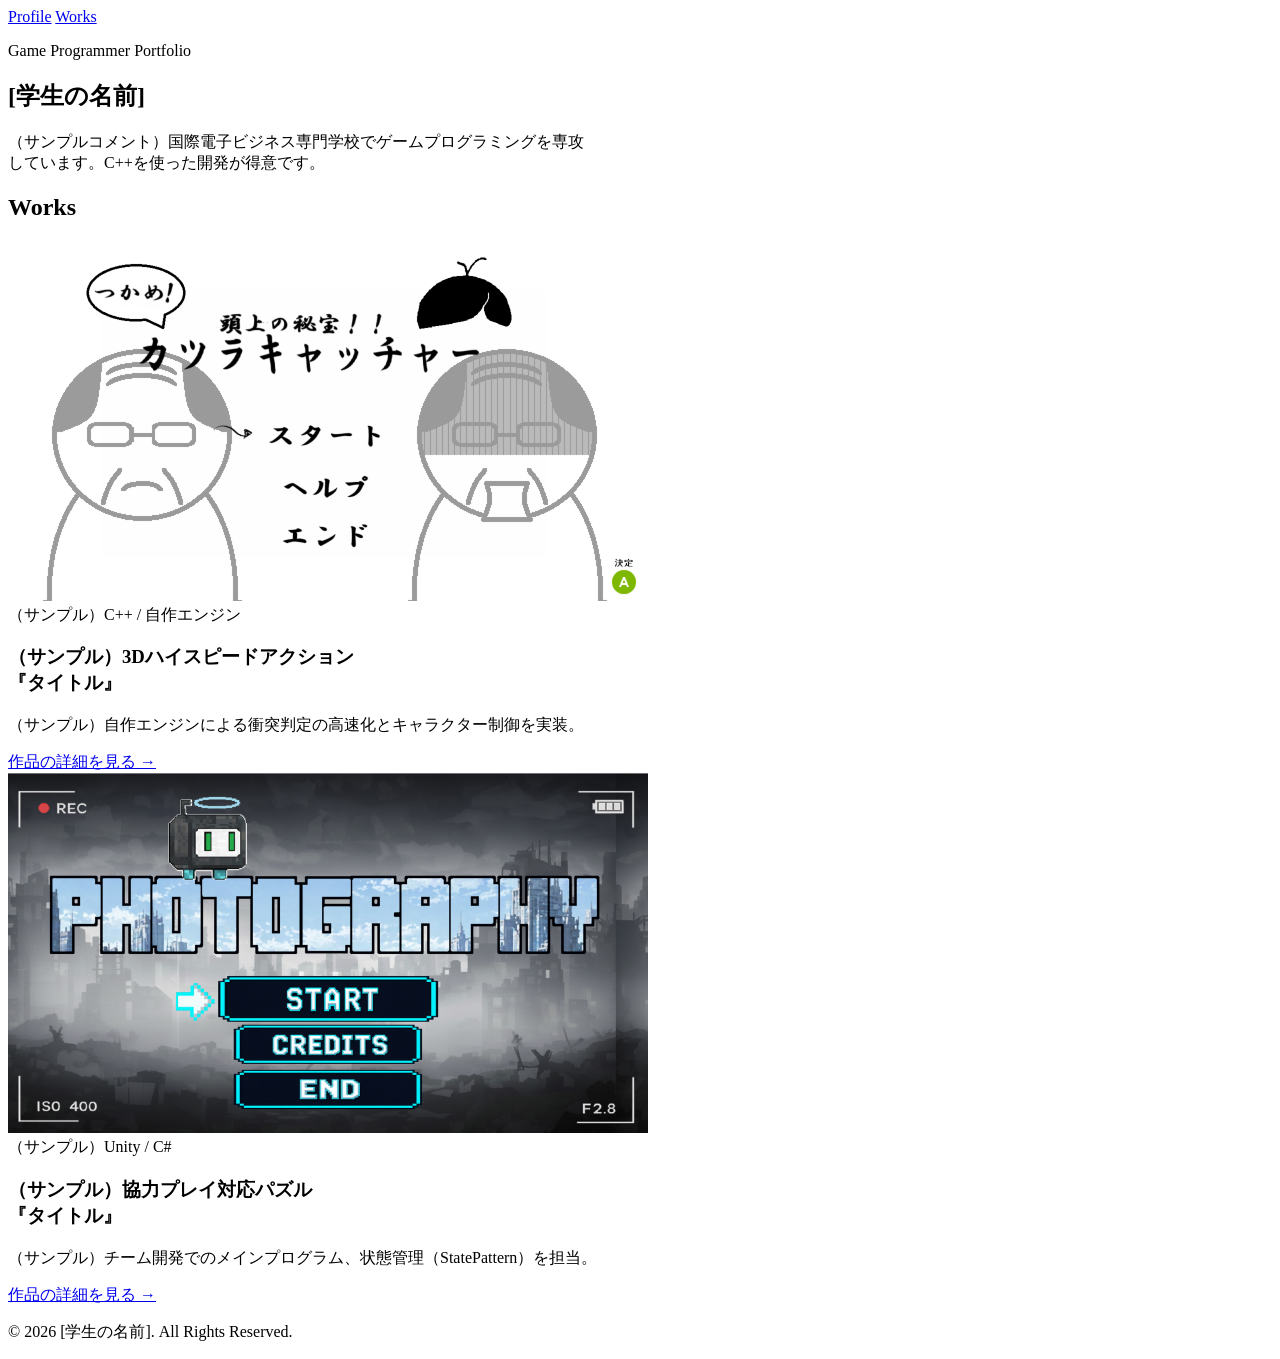
==== index.html @ b6bbba7e "2" ====
<!DOCTYPE html>
<html lang="ja">
<head>
  <meta charset="UTF-8">
  <meta name="viewport" content="width=device-width, initial-scale=1.0">
  <title>PORTFOLIO | [学生の名前]</title>
  <link rel="stylesheet" href="style.css">
</head>
<body>

  <!-- ヘッダー / 簡易ナビ -->
  <header class="header">
    <div class="container header-inner">
      <nav class="nav">
        <a href="#profile">Profile</a>
        <a href="#works">Works</a>
      </nav>
    </div>
  </header>

  <!-- メインビジュアル / プロフィールへの導線 -->
  <section id="profile" class="hero-section">
    <div class="container">
      <p class="sub-title">Game Programmer Portfolio</p>
      <h2>[学生の名前]</h2>
      <p class="hero-bio">（サンプルコメント）国際電子ビジネス専門学校でゲームプログラミングを専攻<br>しています。C++を使った開発が得意です。</p>
    </div>
  </section>

  <!-- 作品一覧（各作品の個別ページへ飛ばす） -->
  <section id="works" class="section">
    <div class="container">
      <h2>Works</h2>
      <div class="works-grid">

        <!-- 作品1 -->
        <article class="works-card">
          <div class="thumbnail">
            <img src="ossan/images/worrk2_01/Ossan1.png" alt="作品1サムネイル">
          </div>
          <div class="works-body">
            <span class="tag">（サンプル）C++ / 自作エンジン</span>
            <h3>（サンプル）3Dハイスピードアクション<br>『タイトル』</h3>
            <p>（サンプル）自作エンジンによる衝突判定の高速化とキャラクター制御を実装。</p>
            <a href="ossan/site/work2_01.html" class="btn-link">作品の詳細を見る &rarr;</a>
          </div>
        </article>

        <!-- 作品2 -->
        <article class="works-card">
          <div class="thumbnail">
            <img src="photography/images/title.png" alt="作品2サムネイル">
          </div>
          <div class="works-body">
            <span class="tag">（サンプル）Unity / C#</span>
            <h3>（サンプル）協力プレイ対応パズル<br>『タイトル』</h3>
            <p>（サンプル）チーム開発でのメインプログラム、状態管理（StatePattern）を担当。</p>

            <a href="photography/site/work2_01.html" class="btn-link">作品の詳細を見る &rarr;</a>
          </div>
        </article>

      </div>
    </div>
  </section>

  <footer class="footer">
    <div class="container">
      <p>&copy; 2026 [学生の名前]. All Rights Reserved.</p>
    </div>
  </footer>

</body>
</html>
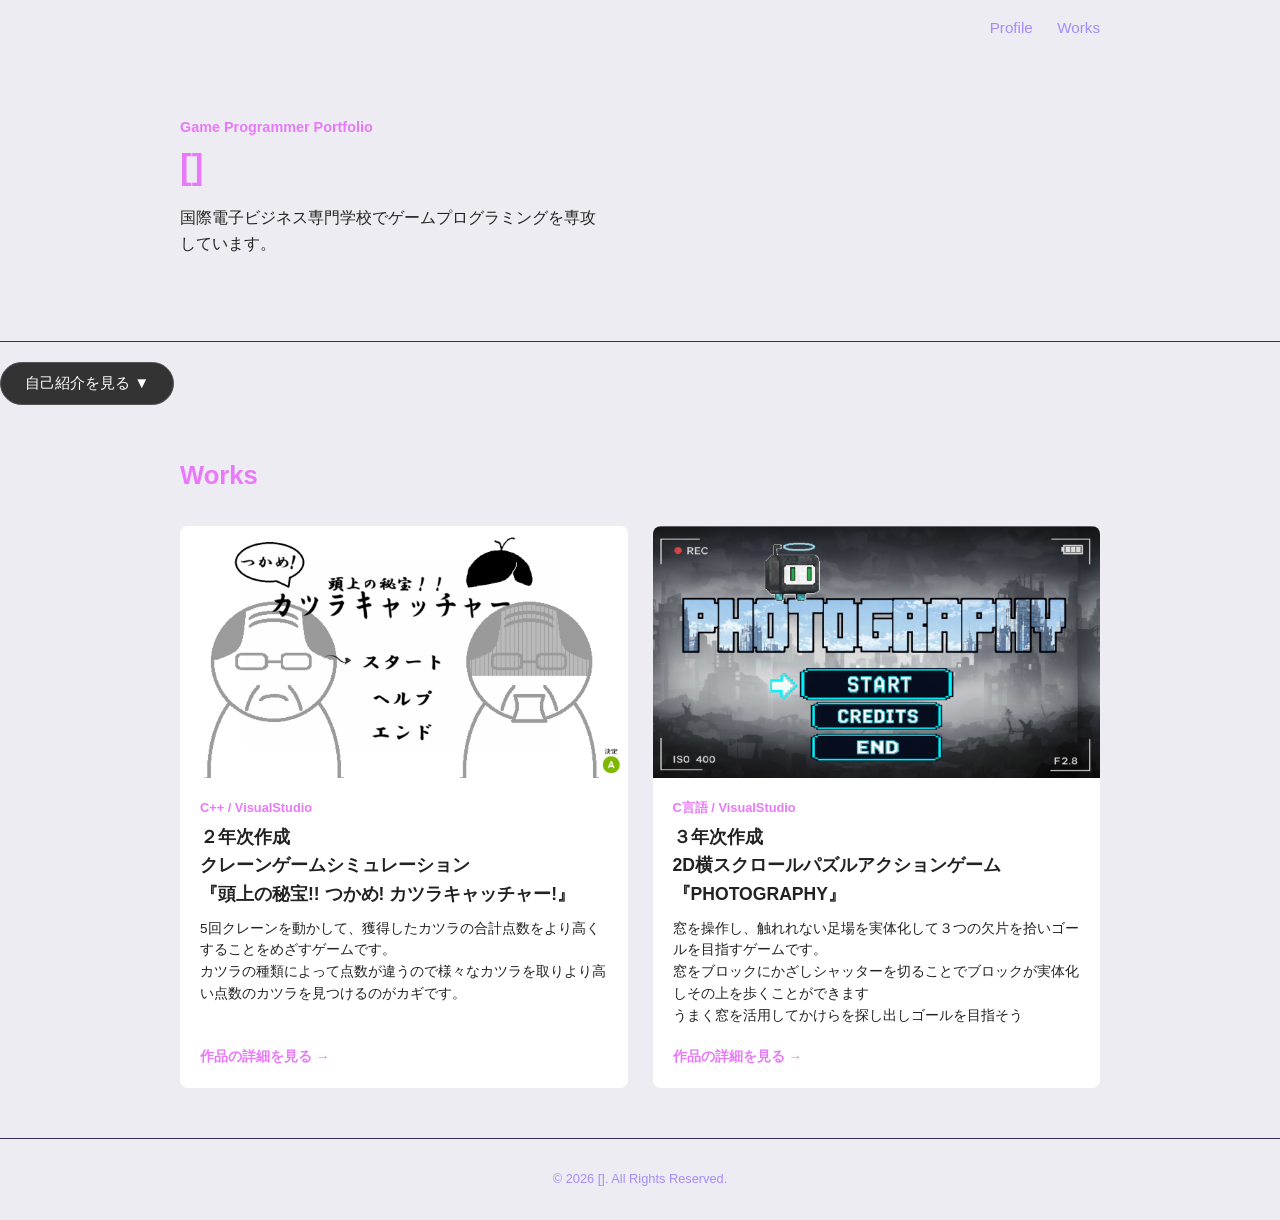
==== commit 454953a8: "3" ====
--- a/index.html
+++ b/index.html
@@ -3,7 +3,7 @@
 <head>
   <meta charset="UTF-8">
   <meta name="viewport" content="width=device-width, initial-scale=1.0">
-  <title>PORTFOLIO | [学生の名前]</title>
+  <title>PORTFOLIO | []</title>
   <link rel="stylesheet" href="style.css">
 </head>
 <body>
@@ -22,10 +22,39 @@
   <section id="profile" class="hero-section">
     <div class="container">
       <p class="sub-title">Game Programmer Portfolio</p>
-      <h2>[学生の名前]</h2>
-      <p class="hero-bio">（サンプルコメント）国際電子ビジネス専門学校でゲームプログラミングを専攻<br>しています。C++を使った開発が得意です。</p>
+      <h2>[]</h2>
+      <p class="hero-bio">国際電子ビジネス専門学校でゲームプログラミングを専攻<br>しています。</p>
     </div>
   </section>
+<div class="profile-toggle-wrapper">
+        <!-- 開くボタン -->
+        <button type="button" id="openProfileBtn" class="toggle-open-btn">
+          自己紹介を見る <span class="arrow">▼</span>
+        </button>
+<!-- 開くコンテンツ本体 -->
+        <div id="profileContent" class="profile-content">
+          <div class="profile-inner">
+            <h3>自己紹介・PR</h3>
+            <p>
+              C言語やC++を用いた2D/3Dゲーム開発を中心に学んでいます。<br>
+              ゲームの面白さを支える「手触りの良さ」や「仕様変更に強い柔軟な設計」を意識して日々制作に取り組んでいます。
+            </p>
+            
+            <div class="skills-box">
+              <h4>スキル・使用環境</h4>
+              <ul>
+                <li><strong>言語：</strong> C言語 / C++ / C#</li>
+                <li><strong>ツール：</strong> Visual Studio / Unity / Git</li>
+              </ul>
+            </div>
+
+            <!-- 一番下の閉じるボタン -->
+            <button type="button" id="closeProfileBtn" class="toggle-close-btn">
+              閉じる ▲
+            </button>
+          </div>
+        </div>
+      </div>
 
   <!-- 作品一覧（各作品の個別ページへ飛ばす） -->
   <section id="works" class="section">
@@ -39,9 +68,10 @@
             <img src="ossan/images/worrk2_01/Ossan1.png" alt="作品1サムネイル">
           </div>
           <div class="works-body">
-            <span class="tag">（サンプル）C++ / 自作エンジン</span>
-            <h3>（サンプル）3Dハイスピードアクション<br>『タイトル』</h3>
-            <p>（サンプル）自作エンジンによる衝突判定の高速化とキャラクター制御を実装。</p>
+            <span class="tag">C++ / VisualStudio</span>
+            <h3>２年次作成<br>クレーンゲームシミュレーション<br>
+『頭上の秘宝!! つかめ! カツラキャッチャー!』</h3>
+            <p>5回クレーンを動かして、獲得したカツラの合計点数をより高くすることをめざすゲームです。<br>カツラの種類によって点数が違うので様々なカツラを取りより高い点数のカツラを見つけるのがカギです。</p>
             <a href="ossan/site/work2_01.html" class="btn-link">作品の詳細を見る &rarr;</a>
           </div>
         </article>
@@ -52,9 +82,11 @@
             <img src="photography/images/title.png" alt="作品2サムネイル">
           </div>
           <div class="works-body">
-            <span class="tag">（サンプル）Unity / C#</span>
-            <h3>（サンプル）協力プレイ対応パズル<br>『タイトル』</h3>
-            <p>（サンプル）チーム開発でのメインプログラム、状態管理（StatePattern）を担当。</p>
+            <span class="tag">C言語 / VisualStudio</span>
+            <h3>３年次作成<br>2D横スクロールパズルアクションゲーム
+<br>『PHOTOGRAPHY』</h3>
+            <p>窓を操作し、触れれない足場を実体化して３つの欠片を拾いゴールを目指すゲームです。<br>窓をブロックにかざしシャッターを切ることでブロックが実体化しその上を歩くことができます<br>
+                うまく窓を活用してかけらを探し出しゴールを目指そう</p>
 
             <a href="photography/site/work2_01.html" class="btn-link">作品の詳細を見る &rarr;</a>
           </div>
@@ -66,7 +98,7 @@
 
   <footer class="footer">
     <div class="container">
-      <p>&copy; 2026 [学生の名前]. All Rights Reserved.</p>
+      <p>&copy; 2026 []. All Rights Reserved.</p>
     </div>
   </footer>
 
--- a/style.css
+++ b/style.css
@@ -0,0 +1,277 @@
+@charset "UTF-8";
+
+/* グローバル変数設定 */
+:root {
+  --bg-color: #edecf3;      /* 全体の背景色 */
+  --card-bg: #ffffff;       /* カードやパネルの背景色 */
+  --text-main: #222222;     /* メイン文字色 */
+  --text-sub: #a78bfa;      /* サブ文字色 */
+  --accent-color: #e879f9;  /* アクセントカラー */
+  --border-color: #3b2d54;  /* 枠線・区切り線の色 */
+  --max-width: 960px;         /* 画面の最大横幅 */
+}
+
+/* CSSの初期化（意図しないずれを防ぐため） */
+* {
+  box-sizing: border-box;
+  margin: 0;
+  padding: 0;
+}
+
+body {
+  font-family: -apple-system, BlinkMacSystemFont, "Segoe UI", Roboto, Arial, sans-serif;
+  background-color: var(--bg-color);
+  color: var(--text-main);
+  line-height: 1.6;
+}
+
+.container {
+  max-width: var(--max-width);
+  margin: 0 auto;
+  padding: 0 20px;
+}
+
+.container h2 {
+ color: var(--accent-color);
+}
+
+/* ヘッダー */
+.header {
+  position: sticky;        /* スクロールしても上部に固定される */
+  top: 0;                  /* 画面の一番上 */
+  background-color: var(--bg-color); /* 背景色をつけて透け防止 */
+  z-index: 100;            /* 他の要素より前面に表示 */
+  padding: 15px 0;
+}
+
+/* ナビゲーションを右寄せにする */
+.nav {
+  text-align: right;       /* 右側に寄せる */
+}
+
+/* リンク同士の間隔と見た目 */
+.nav a {
+  color: var(--text-sub);
+  text-decoration: none;
+  margin-left: 20px;       /* Profile と Works の間に間隔を作る */
+  font-size: 0.95rem;
+}
+
+.nav a:hover {
+  color: var(--accent-color); /* マウスを乗せた時にテーマカラーにする */
+}
+
+/* スクロール移動をヌルッとスムーズにするおまじない */
+html {
+  scroll-behavior: smooth;
+}
+
+/* メインビジュアル */
+.hero-section {
+  padding: 60px 0;
+  border-bottom: 1px solid var(--border-color);
+}
+
+.sub-title {
+  color: var(--accent-color);
+  font-size: 0.9rem;
+  font-weight: 600;
+}
+
+.hero-section h2 {
+  font-size: 2.2rem;
+  margin-bottom: 10px;
+}
+
+.hero-bio {
+  color: var(--text-main);
+  max-width: 600px;
+  margin-bottom: 25px;
+}
+
+/* ボタン */
+.btn {
+  display: inline-block;
+  padding: 10px 20px;
+  font-size: 0.9rem;
+  text-decoration: none;
+  border-radius: 6px;
+  transition: opacity 0.2s;
+}
+
+.btn-primary {
+  background-color: var(--accent-color);
+  color: #000;
+  font-weight: 600;
+}
+
+.btn:hover {
+  opacity: 0.85;
+}
+
+/* セクション */
+.section {
+  padding: 50px 0;
+}
+
+.section h2 {
+  font-size: 1.6rem;
+  margin-bottom: 30px;
+}
+
+/* ==========================================
+   プロフィール開閉（アコーディオン）スタイル
+   ========================================== */
+.profile-toggle-wrapper {
+  margin-top: 20px;
+}
+
+/* 開くボタン */
+.toggle-open-btn {
+  background-color: #333;
+  color: #fff;
+  border: 1px solid #555;
+  padding: 10px 24px;
+  font-size: 0.95rem;
+  border-radius: 25px;
+  cursor: pointer;
+  transition: all 0.3s ease;
+}
+
+.toggle-open-btn:hover {
+  background-color: #555;
+  border-color: #888;
+}
+
+/* 開閉コンテンツ本体（初期状態は非表示） */
+.profile-content {
+  max-height: 0;
+  overflow: hidden;
+  opacity: 0;
+  transition: max-height 0.4s ease, opacity 0.3s ease, margin-top 0.3s ease;
+  margin-top: 0;
+}
+
+/* 開いたときのスタイル */
+.profile-content.is-open {
+  max-height: 800px; /* 中身が入る十分な高さ */
+  opacity: 1;
+  margin-top: 20px;
+}
+
+/* 中身の枠組みデザイン */
+.profile-inner {
+  background: rgba(255, 255, 255, 0.05); /* うっすら背景をつける */
+  border: 1px solid rgba(255, 255, 255, 0.15);
+  border-radius: 12px;
+  padding: 24px;
+  text-align: left;
+  max-width: 600px;
+  margin: 0 auto;
+}
+
+.profile-inner h3 {
+  font-size: 1.2rem;
+  margin-bottom: 12px;
+  border-bottom: 2px solid #555;
+  padding-bottom: 6px;
+}
+
+.skills-box {
+  margin-top: 16px;
+  background: rgba(0, 0, 0, 0.2);
+  padding: 12px 16px;
+  border-radius: 8px;
+}
+
+.skills-box ul {
+  list-style: none;
+  padding: 0;
+  margin: 8px 0 0 0;
+}
+
+/* 一番下の閉じるボタン */
+.toggle-close-btn {
+  display: block;
+  margin: 24px auto 0;
+  background-color: transparent;
+  color: #ccc;
+  border: 1px solid #777;
+  padding: 6px 20px;
+  border-radius: 20px;
+  cursor: pointer;
+  font-size: 0.85rem;
+  transition: all 0.3s ease;
+}
+
+.toggle-close-btn:hover {
+  background-color: #fff;
+  color: #000;
+}
+
+
+/* 作品カードグリッド */
+.works-grid {
+  display: grid;
+  grid-template-columns: repeat(auto-fit, minmax(280px, 1fr));
+  gap: 25px;
+}
+
+.works-card {
+  background-color: var(--card-bg);
+  border-radius: 8px;
+  overflow: hidden;
+  display: flex;
+  flex-direction: column;
+}
+
+.thumbnail img {
+  width: 100%;
+  aspect-ratio: 16 / 9;
+  object-fit: cover;
+  display: block;
+}
+
+.works-body {
+  padding: 20px;
+  display: flex;
+  flex-direction: column;
+  flex-grow: 1;
+}
+
+.tag {
+  font-size: 0.8rem;
+  color: var(--accent-color);
+  font-weight: 600;
+}
+
+.works-body h3 {
+  font-size: 1.1rem;
+  margin: 5px 0 10px;
+}
+
+.works-body p {
+  color: var(--text-main);
+  font-size: 0.85rem;
+  margin-bottom: 20px;
+  flex-grow: 1;
+}
+
+.btn-link {
+  color: var(--accent-color);
+  text-decoration: none;
+  font-size: 0.85rem;
+  font-weight: 600;
+}
+
+.btn-link:hover {
+  text-decoration: underline;
+}
+
+.footer {
+  padding: 30px 0;
+  text-align: center;
+  color: var(--text-sub);
+  font-size: 0.8rem;
+  border-top: 1px solid var(--border-color);
+}
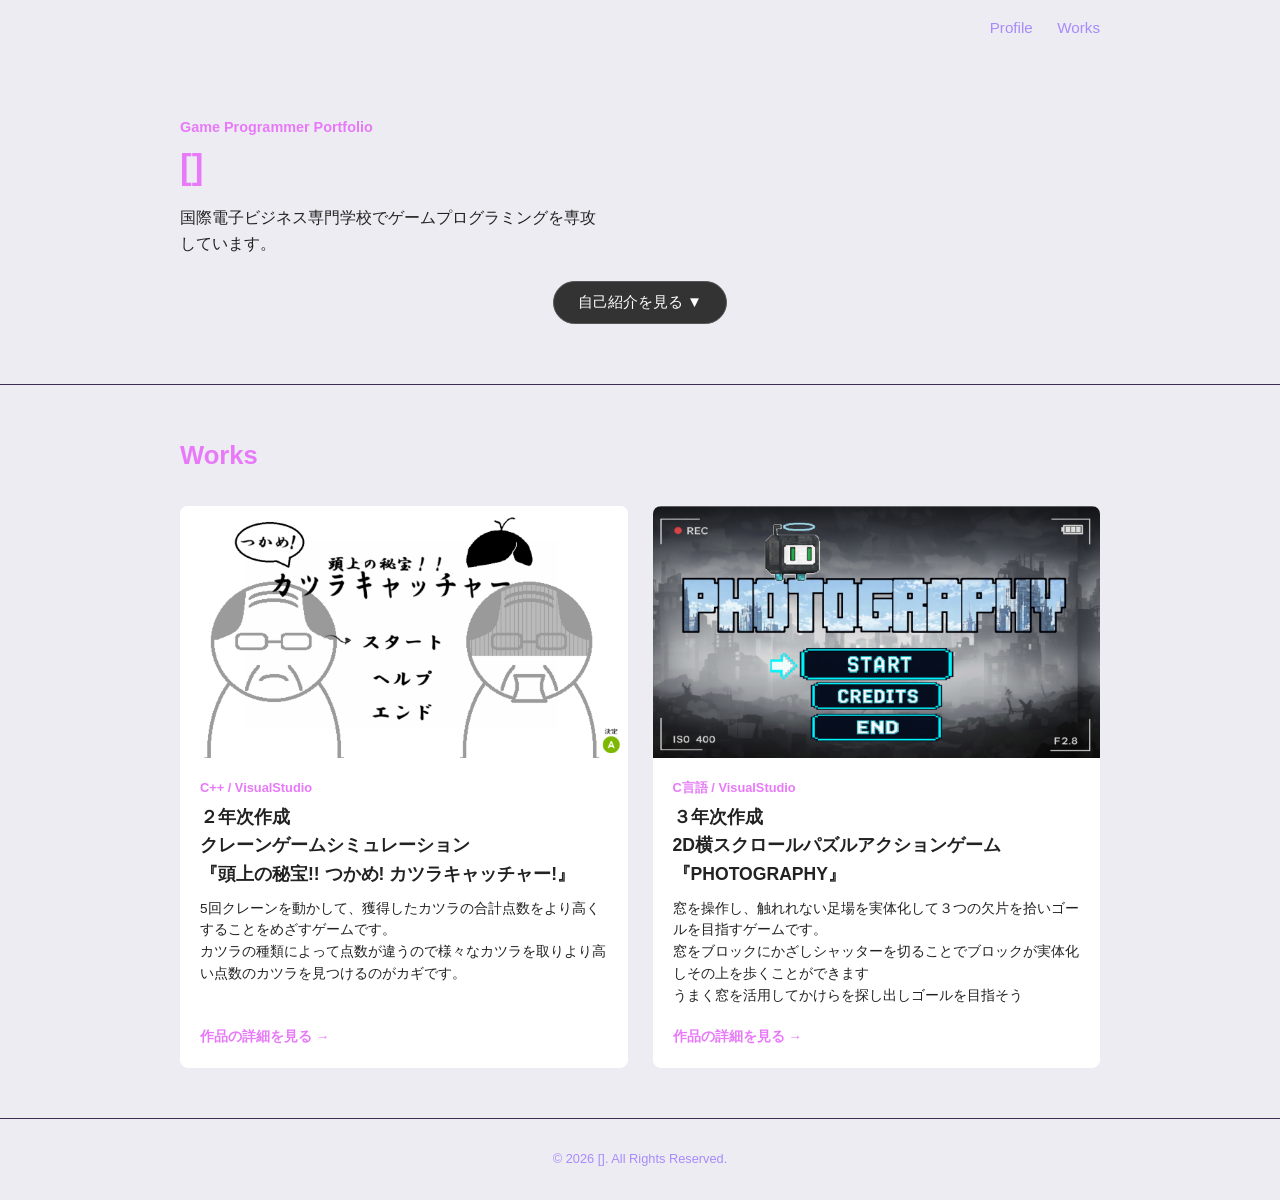
==== commit c851fd2c: "5" ====
--- a/index.html
+++ b/index.html
@@ -24,14 +24,15 @@
       <p class="sub-title">Game Programmer Portfolio</p>
       <h2>[]</h2>
       <p class="hero-bio">国際電子ビジネス専門学校でゲームプログラミングを専攻<br>しています。</p>
-    </div>
-  </section>
-<div class="profile-toggle-wrapper">
+
+      <!-- ▼ プロフィール開閉エリア（セクション内に正しく配置） ▼ -->
+      <div class="profile-toggle-wrapper">
         <!-- 開くボタン -->
         <button type="button" id="openProfileBtn" class="toggle-open-btn">
           自己紹介を見る <span class="arrow">▼</span>
         </button>
-<!-- 開くコンテンツ本体 -->
+
+        <!-- 開くコンテンツ本体（初期状態は非表示） -->
         <div id="profileContent" class="profile-content">
           <div class="profile-inner">
             <h3>自己紹介・PR</h3>
@@ -55,6 +56,10 @@
           </div>
         </div>
       </div>
+      <!-- ▲ ここまで ▲ -->
+
+    </div>
+  </section>
 
   <!-- 作品一覧（各作品の個別ページへ飛ばす） -->
   <section id="works" class="section">
@@ -102,5 +107,28 @@
     </div>
   </footer>
 
+  <!-- JavaScriptで開閉の動きを制御 -->
+  <script>
+    document.addEventListener('DOMContentLoaded', () => {
+      const openBtn = document.getElementById('openProfileBtn');
+      const closeBtn = document.getElementById('closeProfileBtn');
+      const content = document.getElementById('profileContent');
+
+      // 「自己紹介を見る」ボタンを押したとき
+      openBtn.addEventListener('click', () => {
+        content.classList.add('is-open');
+        openBtn.style.display = 'none'; // 開くボタンを隠す
+      });
+
+      // 一番下の「閉じる」ボタンを押したとき
+      closeBtn.addEventListener('click', () => {
+        content.classList.remove('is-open');
+        openBtn.style.display = 'inline-block'; // 開くボタンを再表示
+
+        // スムーズにプロフィール上部まで戻す
+        document.getElementById('profile').scrollIntoView({ behavior: 'smooth' });
+      });
+    });
+  </script>
 </body>
 </html>
--- a/style.css
+++ b/style.css
@@ -124,6 +124,7 @@
    ========================================== */
 .profile-toggle-wrapper {
   margin-top: 20px;
+  text-align: center; /* ボタン・コンテンツ全体を横中央揃え */
 }
 
 /* 開くボタン */
@@ -136,6 +137,8 @@
   border-radius: 25px;
   cursor: pointer;
   transition: all 0.3s ease;
+  display: inline-block;
+  margin: 0 auto;
 }
 
 .toggle-open-btn:hover {
@@ -143,7 +146,7 @@
   border-color: #888;
 }
 
-/* 開閉コンテンツ本体（初期状態は非表示） */
+/* 開閉コンテンツ本体（初期状態：高さ0・透過度0で完全に閉じている） */
 .profile-content {
   max-height: 0;
   overflow: hidden;
@@ -161,27 +164,30 @@
 
 /* 中身の枠組みデザイン */
 .profile-inner {
-  background: rgba(255, 255, 255, 0.05); /* うっすら背景をつける */
-  border: 1px solid rgba(255, 255, 255, 0.15);
+  background: var(--card-bg);
+  border: 1px solid var(--border-color);
   border-radius: 12px;
   padding: 24px;
-  text-align: left;
+  text-align: center; /* カード内のテキストやリストを中央揃え */
   max-width: 600px;
   margin: 0 auto;
+  box-shadow: 0 4px 12px rgba(0, 0, 0, 0.05);
 }
 
 .profile-inner h3 {
   font-size: 1.2rem;
   margin-bottom: 12px;
-  border-bottom: 2px solid #555;
+  border-bottom: 2px solid var(--border-color);
   padding-bottom: 6px;
+  color: var(--text-main);
 }
 
 .skills-box {
   margin-top: 16px;
-  background: rgba(0, 0, 0, 0.2);
+  background: rgba(0, 0, 0, 0.03);
   padding: 12px 16px;
   border-radius: 8px;
+  text-align: center;
 }
 
 .skills-box ul {
@@ -192,12 +198,12 @@
 
 /* 一番下の閉じるボタン */
 .toggle-close-btn {
-  display: block;
+  display: inline-block;
   margin: 24px auto 0;
-  background-color: transparent;
-  color: #ccc;
-  border: 1px solid #777;
-  padding: 6px 20px;
+  background-color: #333;
+  color: #fff;
+  border: 1px solid #555;
+  padding: 8px 24px;
   border-radius: 20px;
   cursor: pointer;
   font-size: 0.85rem;
@@ -205,11 +211,9 @@
 }
 
 .toggle-close-btn:hover {
-  background-color: #fff;
-  color: #000;
-}
-
-
+  background-color: #555;
+  border-color: #888;
+}
 /* 作品カードグリッド */
 .works-grid {
   display: grid;
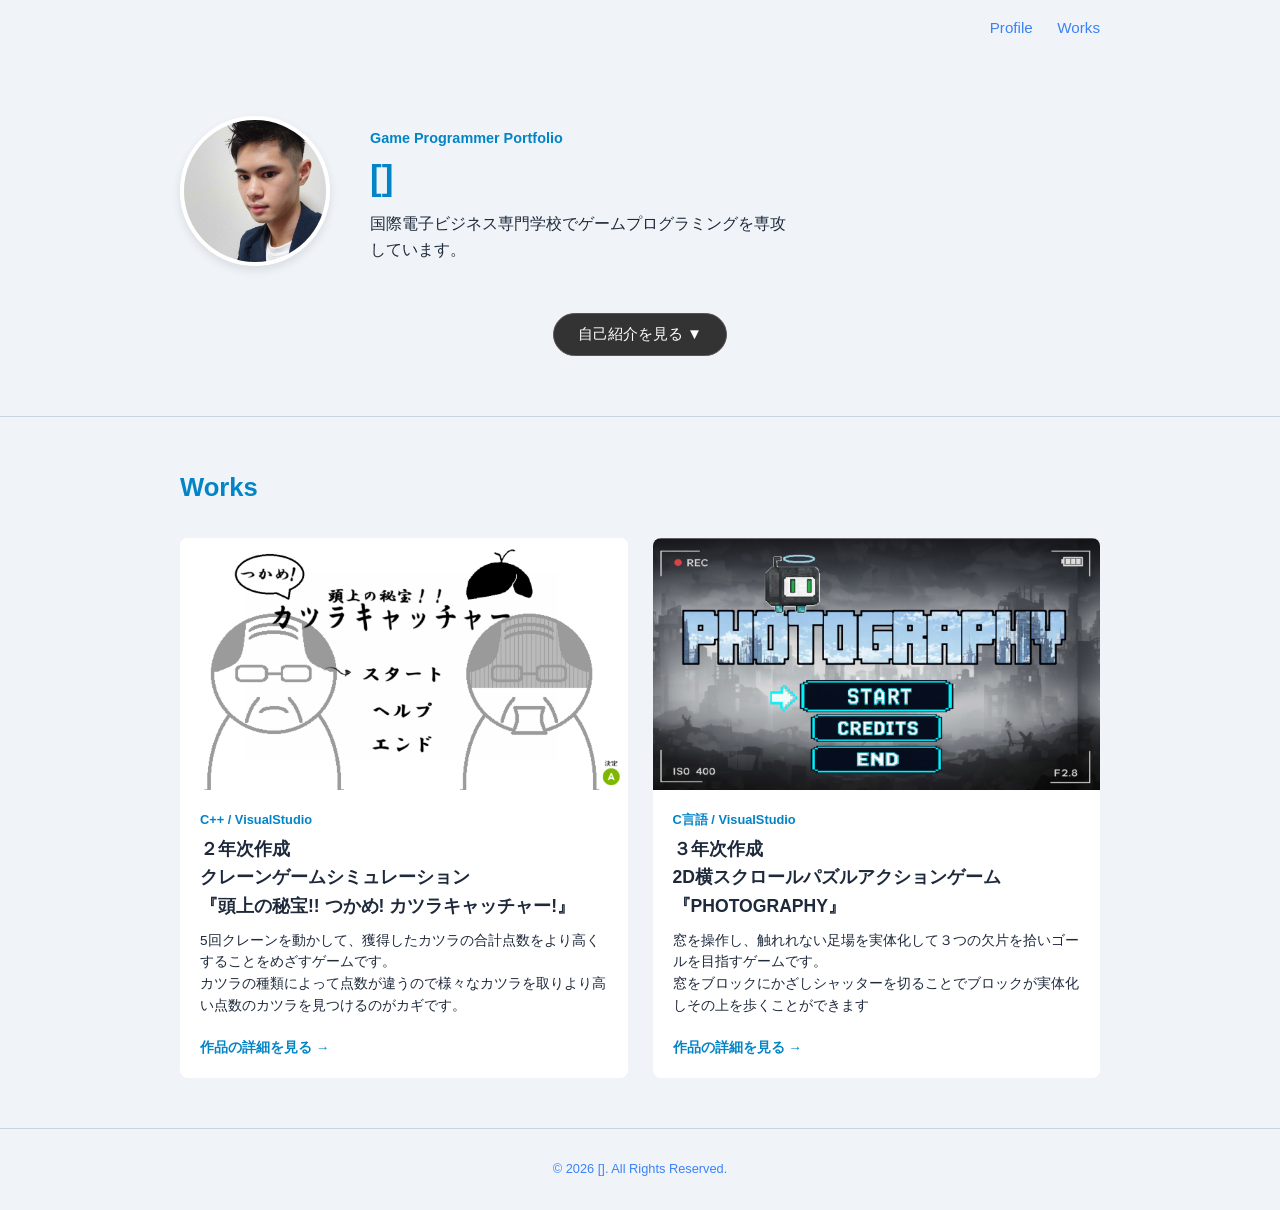
==== commit c32fa0ec: "6" ====
--- a/index.html
+++ b/index.html
@@ -18,13 +18,26 @@
     </div>
   </header>
 
-  <!-- メインビジュアル / プロフィールへの導線 -->
+  <!-- メメントビジュアル / プロフィールへの導線 -->
   <section id="profile" class="hero-section">
-    <div class="container">
-      <p class="sub-title">Game Programmer Portfolio</p>
-      <h2>[]</h2>
-      <p class="hero-bio">国際電子ビジネス専門学校でゲームプログラミングを専攻<br>しています。</p>
+    <!-- ▼ 写真とテキストを横並びにするための新しいコンテナ ▼ -->
+    <div class="container hero-profile-flex">
+      <!-- ▼ 画像エリア ▼ -->
+      <div class="hero-photo">
+        <!-- ご自身の画像パスに変更してください（例: images/my-photo.jpg） -->
+        <img src="face.jpg" alt="プロフィール写真" class="profile-image">
+      </div>
+      <!-- ▲ 画像エリア ▲ -->
 
+      <!-- ▼ テキストエリア（名前、タイトル、学校名） ▼ -->
+      <div class="hero-text">
+        <p class="sub-title">Game Programmer Portfolio</p>
+        <h2>[]</h2>
+        <p class="hero-bio">国際電子ビジネス専門学校でゲームプログラミングを専攻<br>しています。</p>
+      </div>
+      <!-- ▲ テキストエリア ▲ -->
+    </div>
+    <!-- ▲ 新しいコンテナここまで ▲ -->
       <!-- ▼ プロフィール開閉エリア（セクション内に正しく配置） ▼ -->
       <div class="profile-toggle-wrapper">
         <!-- 開くボタン -->
@@ -90,8 +103,8 @@
             <span class="tag">C言語 / VisualStudio</span>
             <h3>３年次作成<br>2D横スクロールパズルアクションゲーム
 <br>『PHOTOGRAPHY』</h3>
-            <p>窓を操作し、触れれない足場を実体化して３つの欠片を拾いゴールを目指すゲームです。<br>窓をブロックにかざしシャッターを切ることでブロックが実体化しその上を歩くことができます<br>
-                うまく窓を活用してかけらを探し出しゴールを目指そう</p>
+            <p>窓を操作し、触れれない足場を実体化して３つの欠片を拾いゴールを目指すゲームです。<br>窓をブロックにかざしシャッターを切ることでブロックが実体化しその上を歩くことができます
+                </p>
 
             <a href="photography/site/work2_01.html" class="btn-link">作品の詳細を見る &rarr;</a>
           </div>
--- a/style.css
+++ b/style.css
@@ -2,12 +2,12 @@
 
 /* グローバル変数設定 */
 :root {
-  --bg-color: #edecf3;      /* 全体の背景色 */
-  --card-bg: #ffffff;       /* カードやパネルの背景色 */
-  --text-main: #222222;     /* メイン文字色 */
-  --text-sub: #a78bfa;      /* サブ文字色 */
-  --accent-color: #e879f9;  /* アクセントカラー */
-  --border-color: #3b2d54;  /* 枠線・区切り線の色 */
+ --bg-color: #f0f4f8;      /* 全体の背景色（爽やかな淡いブルーグレー） */
+  --card-bg: #ffffff;       /* カードやパネルの背景色（白） */
+  --text-main: #1e293b;     /* メイン文字色（深いネイビーブラック） */
+  --text-sub: #3b82f6;      /* サブ文字色（鮮やかなブルー） */
+  --accent-color: #0284c7;  /* アクセントカラー（シアン・スカイブルー） */
+  --border-color: #cbd5e1;  /* 枠線・区切り線の色（落ち着いたソフトブルー） */
   --max-width: 960px;         /* 画面の最大横幅 */
 }
 
@@ -83,10 +83,18 @@
   margin-bottom: 10px;
 }
 
+
+/* 元のスタイルの調整 */
+.hero-section h2 {
+  font-size: 2.2rem;
+  margin-bottom: 5px; /* 下の間隔を少し詰める */
+}
+
 .hero-bio {
   color: var(--text-main);
-  max-width: 600px;
-  margin-bottom: 25px;
+  /* flexコンテナ内なのでmax-widthは不要 */
+  /* max-width: 600px; */
+  margin-bottom: 0; /* 下の間隔をなくす（gapで調整） */
 }
 
 /* ボタン */
@@ -118,7 +126,47 @@
   font-size: 1.6rem;
   margin-bottom: 30px;
 }
-
+/* ==========================================
+   ヒーローエリアのプロフィール（写真とテキストの横並び）
+   ========================================== */
+.hero-profile-flex {
+  display: flex;
+  align-items: center; /* 垂直方向中央揃え */
+  gap: 40px; /* 写真とテキストの間隔 */
+  margin-bottom: 40px; /* 下の開閉エリアとの間隔 */
+}
+
+/* 画像エリア */
+.hero-photo {
+  flex-shrink: 0; /* 画像が縮まないようにする */
+}
+
+.profile-image {
+  width: 150px; /* 画像の幅 */
+  height: 150px; /* 画像の高さ（正方形にする） */
+  border-radius: 50%; /* 円形にする */
+  object-fit: cover; /* 画像を枠内に収める */
+  border: 4px solid var(--card-bg); /* 白い枠線 */
+  box-shadow: 0 4px 10px rgba(0, 0, 0, 0.1); /* 軽い影 */
+}
+
+/* テキストエリア */
+.hero-text {
+  flex-grow: 1; /* 残りの幅を占める */
+}
+
+/* レスポンシブ対応（タブレット・スマホ） */
+@media (max-width: 768px) {
+  .hero-profile-flex {
+    flex-direction: column; /* 縦並びにする */
+    text-align: center; /* テキストを中央揃えにする */
+    gap: 20px; /* 間隔を狭める */
+  }
+
+  .hero-bio br {
+    display: none; /* 改行を解除する */
+  }
+}
 /* ==========================================
    プロフィール開閉（アコーディオン）スタイル
    ========================================== */
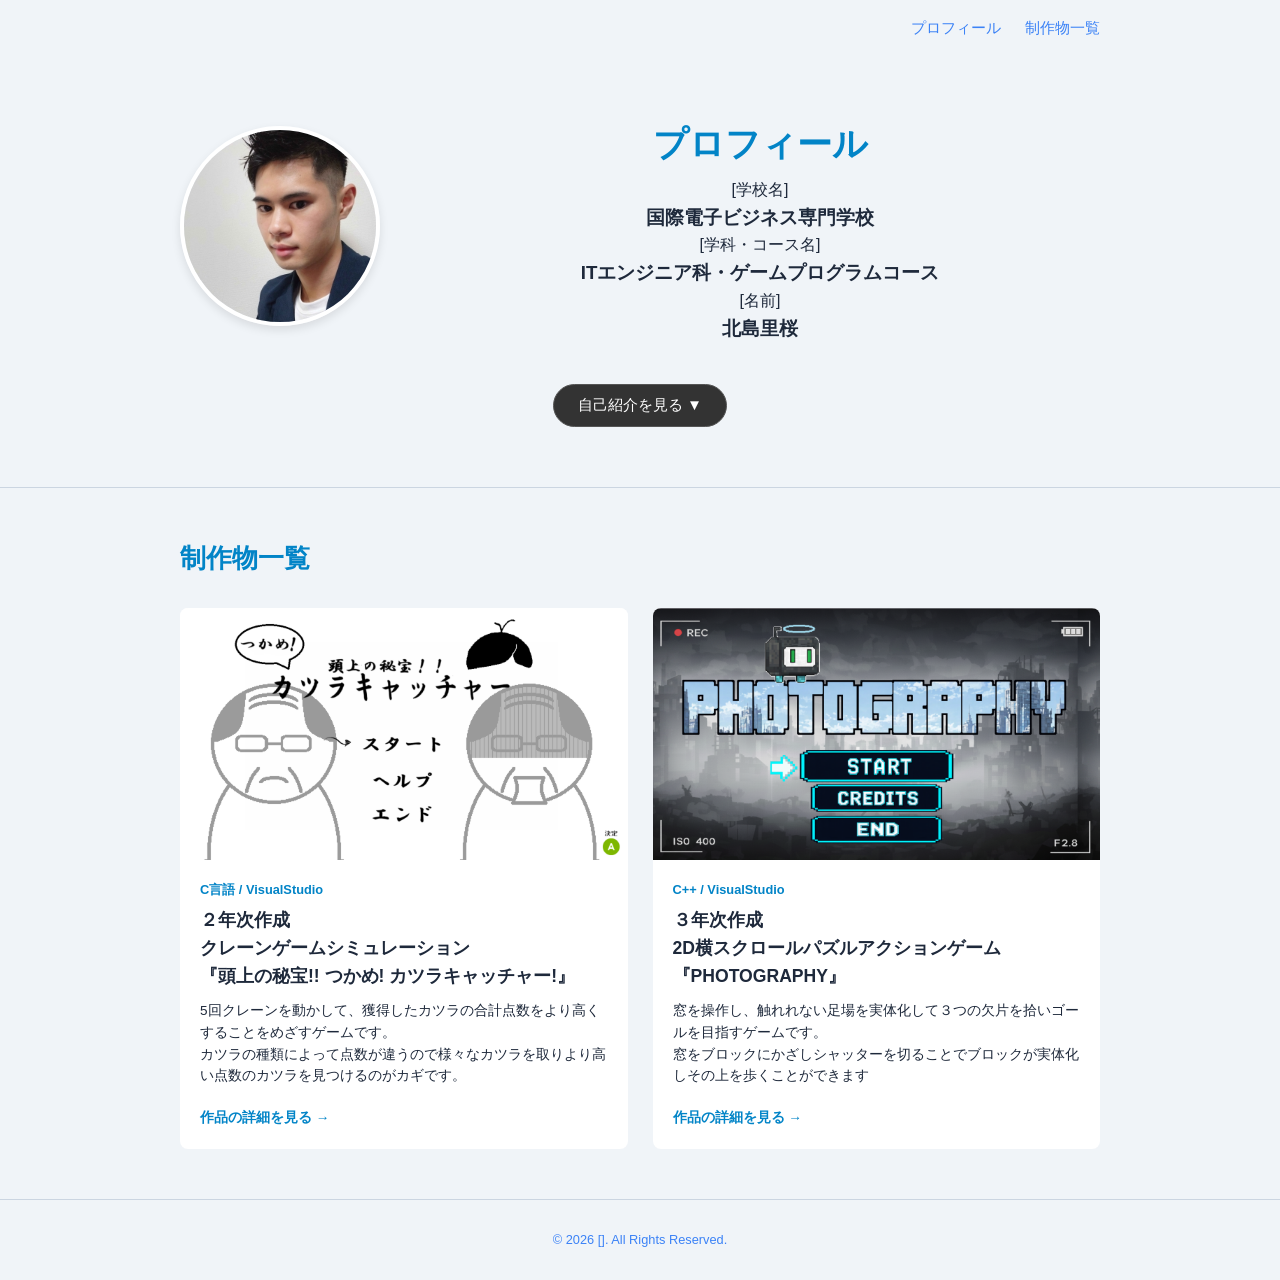
==== commit 4ffd6d8f: "8" ====
--- a/index.html
+++ b/index.html
@@ -12,8 +12,8 @@
   <header class="header">
     <div class="container header-inner">
       <nav class="nav">
-        <a href="#profile">Profile</a>
-        <a href="#works">Works</a>
+        <a href="#profile">プロフィール</a>
+        <a href="#works">制作物一覧</a>
       </nav>
     </div>
   </header>
@@ -31,9 +31,13 @@
 
       <!-- ▼ テキストエリア（名前、タイトル、学校名） ▼ -->
       <div class="hero-text">
-        <p class="sub-title">Game Programmer Portfolio</p>
-        <h2>[]</h2>
-        <p class="hero-bio">国際電子ビジネス専門学校でゲームプログラミングを専攻<br>しています。</p>
+        <h2 class="sub-title">プロフィール</h2>
+        <p>[学校名]</p>
+        <h3>国際電子ビジネス専門学校</h3>
+<p>[学科・コース名]</p>
+        <h3>ITエンジニア科・ゲームプログラムコース</h3>
+         <p>[名前]</p>
+        <h3>北島里桜</h3>
       </div>
       <!-- ▲ テキストエリア ▲ -->
     </div>
@@ -57,8 +61,8 @@
             <div class="skills-box">
               <h4>スキル・使用環境</h4>
               <ul>
-                <li><strong>言語：</strong> C言語 / C++ / C#</li>
-                <li><strong>ツール：</strong> Visual Studio / Unity / Git</li>
+                <li><strong>言語：</strong> C言語 / C++ </li>
+                <li><strong>ツール：</strong> Visual Studio / Unreal Engine</li>
               </ul>
             </div>
 
@@ -77,7 +81,7 @@
   <!-- 作品一覧（各作品の個別ページへ飛ばす） -->
   <section id="works" class="section">
     <div class="container">
-      <h2>Works</h2>
+      <h2>制作物一覧</h2>
       <div class="works-grid">
 
         <!-- 作品1 -->
@@ -86,7 +90,7 @@
             <img src="ossan/images/worrk2_01/Ossan1.png" alt="作品1サムネイル">
           </div>
           <div class="works-body">
-            <span class="tag">C++ / VisualStudio</span>
+            <span class="tag">C言語 / VisualStudio</span>
             <h3>２年次作成<br>クレーンゲームシミュレーション<br>
 『頭上の秘宝!! つかめ! カツラキャッチャー!』</h3>
             <p>5回クレーンを動かして、獲得したカツラの合計点数をより高くすることをめざすゲームです。<br>カツラの種類によって点数が違うので様々なカツラを取りより高い点数のカツラを見つけるのがカギです。</p>
@@ -100,7 +104,7 @@
             <img src="photography/images/title.png" alt="作品2サムネイル">
           </div>
           <div class="works-body">
-            <span class="tag">C言語 / VisualStudio</span>
+            <span class="tag">C++ / VisualStudio</span>
             <h3>３年次作成<br>2D横スクロールパズルアクションゲーム
 <br>『PHOTOGRAPHY』</h3>
             <p>窓を操作し、触れれない足場を実体化して３つの欠片を拾いゴールを目指すゲームです。<br>窓をブロックにかざしシャッターを切ることでブロックが実体化しその上を歩くことができます
--- a/style.css
+++ b/style.css
@@ -142,8 +142,8 @@
 }
 
 .profile-image {
-  width: 150px; /* 画像の幅 */
-  height: 150px; /* 画像の高さ（正方形にする） */
+  width: 200px; /* 画像の幅 */
+  height: 200px; /* 画像の高さ（正方形にする） */
   border-radius: 50%; /* 円形にする */
   object-fit: cover; /* 画像を枠内に収める */
   border: 4px solid var(--card-bg); /* 白い枠線 */
@@ -153,6 +153,7 @@
 /* テキストエリア */
 .hero-text {
   flex-grow: 1; /* 残りの幅を占める */
+   text-align: center; /* テキストを中央揃えにする */
 }
 
 /* レスポンシブ対応（タブレット・スマホ） */
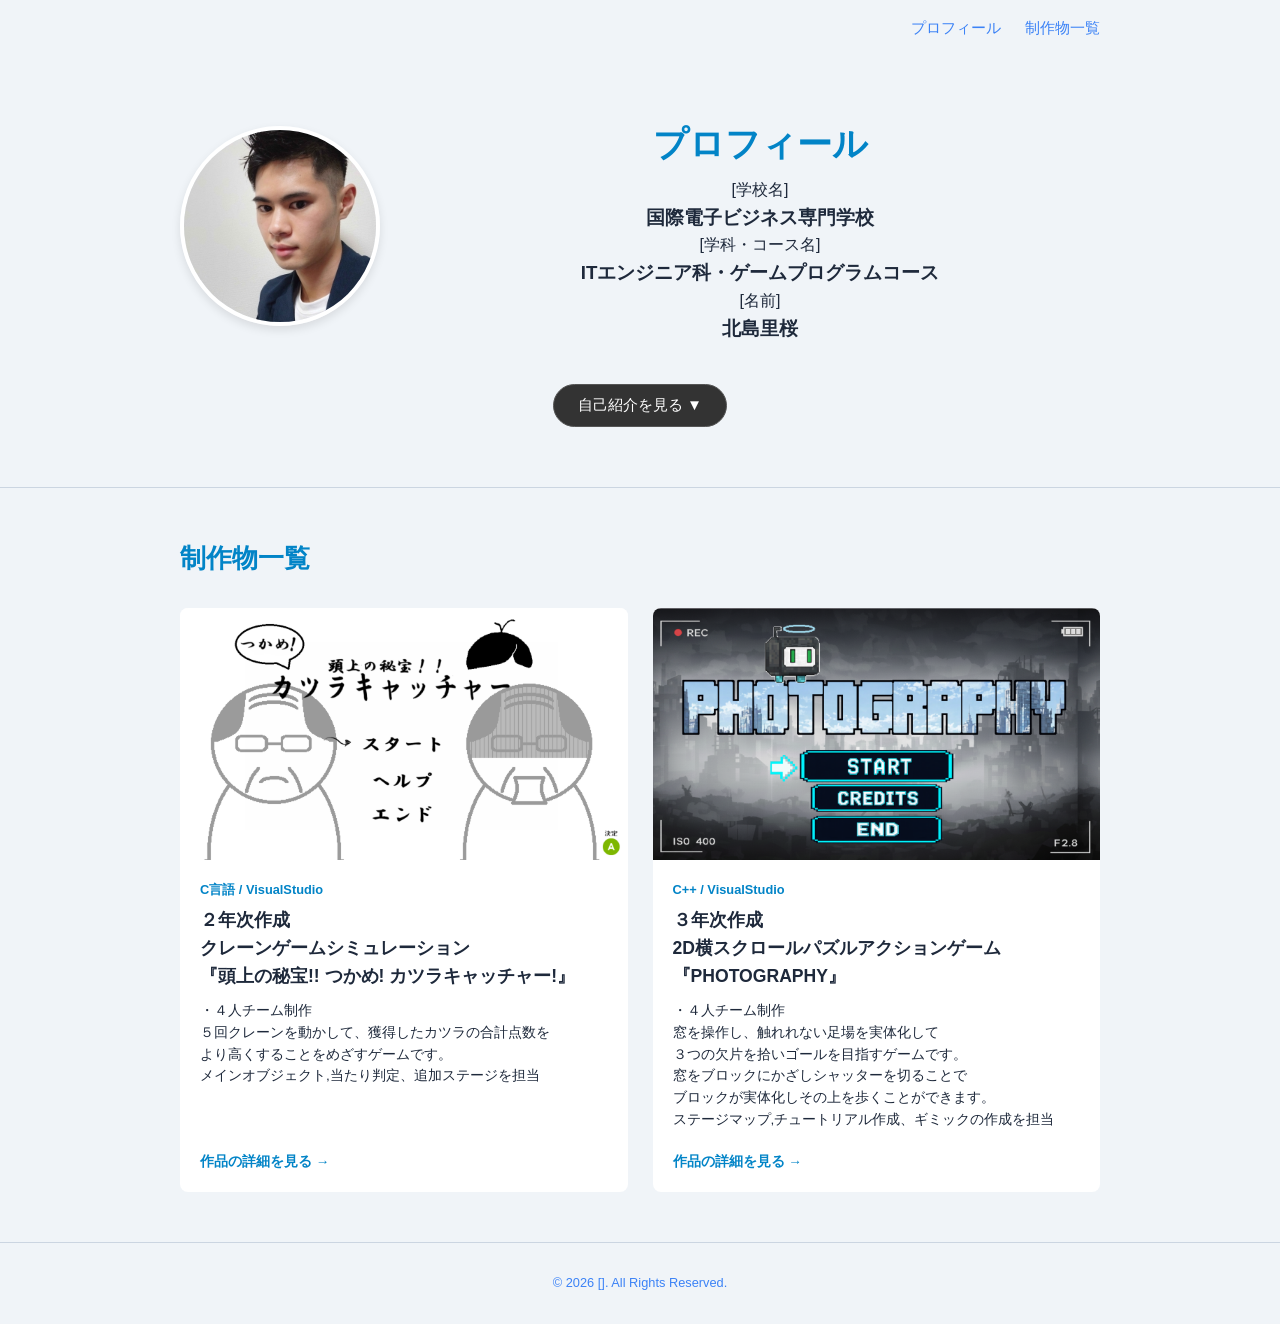
==== commit d6768fd6: "9" ====
--- a/index.html
+++ b/index.html
@@ -54,15 +54,25 @@
           <div class="profile-inner">
             <h3>自己紹介・PR</h3>
             <p>
-              C言語やC++を用いた2D/3Dゲーム開発を中心に学んでいます。<br>
-              ゲームの面白さを支える「手触りの良さ」や「仕様変更に強い柔軟な設計」を意識して日々制作に取り組んでいます。
+             国際電子ビジネス専門学校でC言語/C++を用いた<br>2D・3Dゲーム開発を専攻しています。
+             <br>私の強みは「仕様＋αの面白さを生む実装力」と<br>「チームを動かす円滑な連携力」です。<br>
+チーム制作では、タスクの可視化と相互フォロー体制を維持し<br>
+実装においてはカメラ制御やエフェクトの提案・実装を通じ、<br>手触りの良さや爽快感を徹底追求しています。<br>
+適切なタスク管理と柔軟な巻き込み力で、<br>チーム全体で妥協のない作品制作を実現します。
             </p>
-            
+            <br>
+            <br>
+            <h3>将来像</h3>
+            <p>プロジェクトを円滑に進める「チームの潤滑油」でありながら、
+              <br>プレイヤーの体験価値（UX）を極限まで高める<br>「職人エンジニア」を目指します。<br>
+納期を守る適切なタスク管理と、<br>担当箇所に対する技術的な＋αの提案を両立させ、<br>
+チームで連携しながらプレイヤーを夢中にさせる<br>ゲーム作りに貢献し続けます
+            </p>
             <div class="skills-box">
               <h4>スキル・使用環境</h4>
               <ul>
                 <li><strong>言語：</strong> C言語 / C++ </li>
-                <li><strong>ツール：</strong> Visual Studio / Unreal Engine</li>
+                <li><strong>ツール：</strong> Dxライブラリ/ Unreal Engine</li>
               </ul>
             </div>
 
@@ -93,7 +103,7 @@
             <span class="tag">C言語 / VisualStudio</span>
             <h3>２年次作成<br>クレーンゲームシミュレーション<br>
 『頭上の秘宝!! つかめ! カツラキャッチャー!』</h3>
-            <p>5回クレーンを動かして、獲得したカツラの合計点数をより高くすることをめざすゲームです。<br>カツラの種類によって点数が違うので様々なカツラを取りより高い点数のカツラを見つけるのがカギです。</p>
+            <p>・４人チーム制作<br>５回クレーンを動かして、獲得したカツラの合計点数を<br>より高くすることをめざすゲームです。<br>メインオブジェクト,当たり判定、追加ステージを担当</p>
             <a href="ossan/site/work2_01.html" class="btn-link">作品の詳細を見る &rarr;</a>
           </div>
         </article>
@@ -107,8 +117,11 @@
             <span class="tag">C++ / VisualStudio</span>
             <h3>３年次作成<br>2D横スクロールパズルアクションゲーム
 <br>『PHOTOGRAPHY』</h3>
-            <p>窓を操作し、触れれない足場を実体化して３つの欠片を拾いゴールを目指すゲームです。<br>窓をブロックにかざしシャッターを切ることでブロックが実体化しその上を歩くことができます
-                </p>
+
+            <p>・４人チーム制作<br>窓を操作し、触れれない足場を実体化して<br>３つの欠片を拾いゴールを目指すゲームです。<br>
+              窓をブロックにかざしシャッターを切ることで<br>ブロックが実体化しその上を歩くことができます。<br>
+                ステージマップ,チュートリアル作成、ギミックの作成を担当
+            </p>
 
             <a href="photography/site/work2_01.html" class="btn-link">作品の詳細を見る &rarr;</a>
           </div>
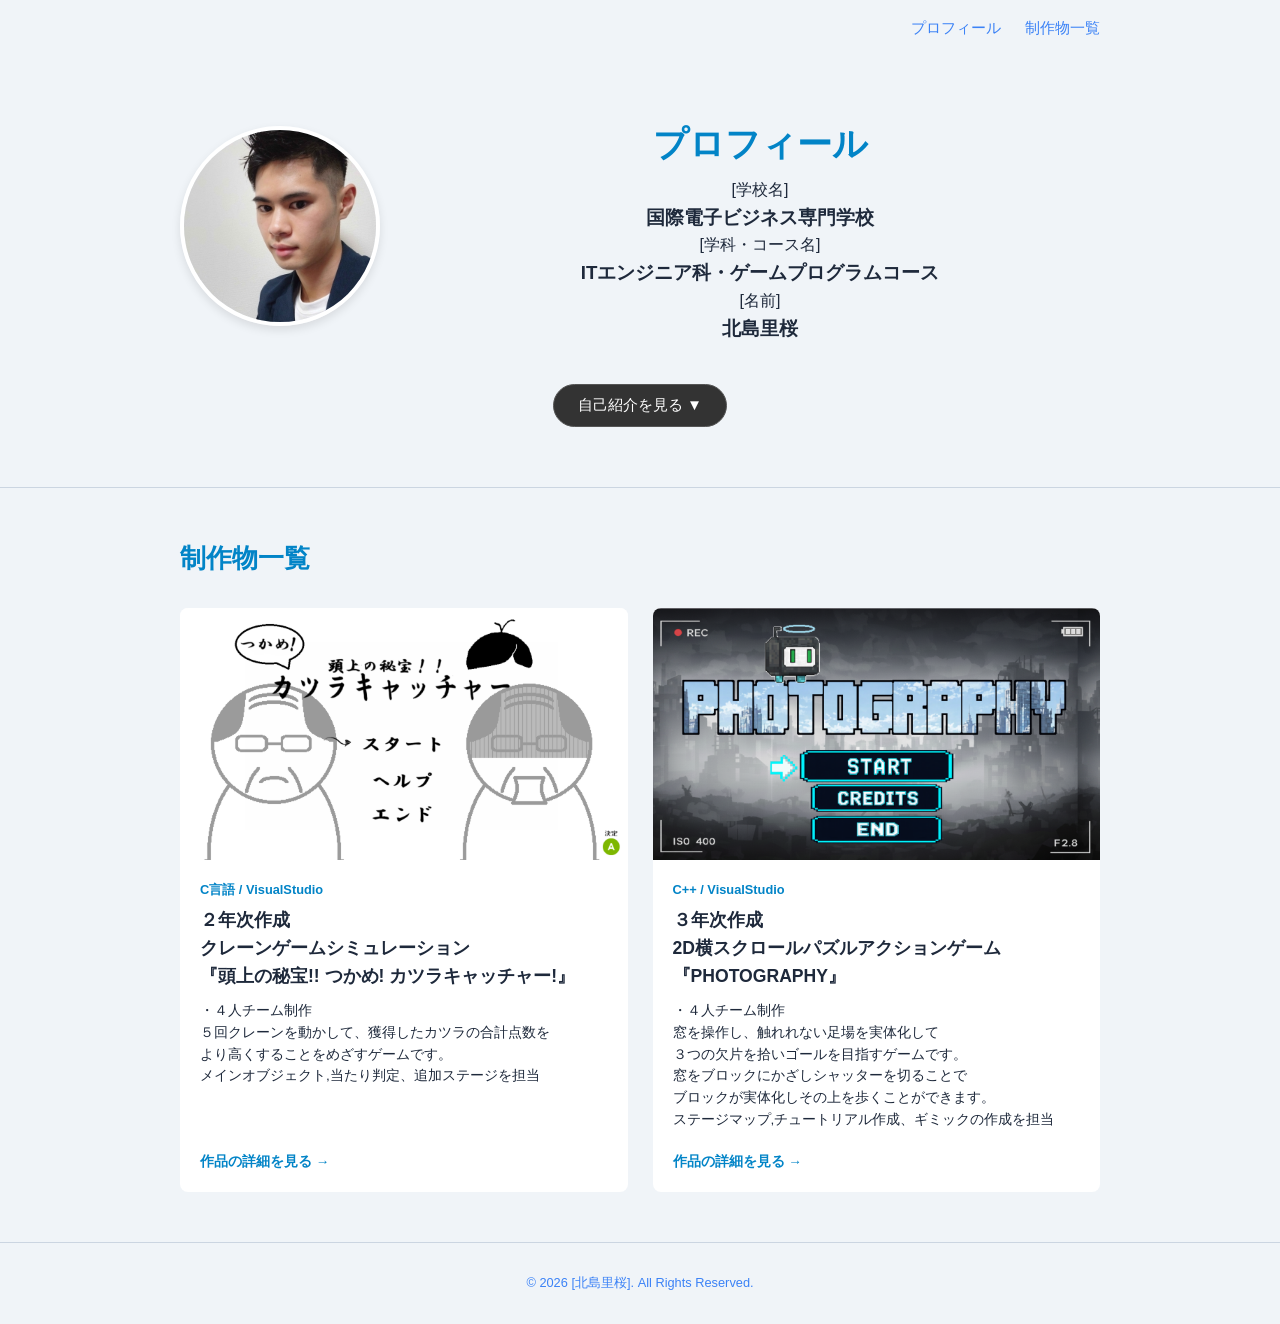
==== commit e9274876: "10" ====
--- a/index.html
+++ b/index.html
@@ -3,7 +3,7 @@
 <head>
   <meta charset="UTF-8">
   <meta name="viewport" content="width=device-width, initial-scale=1.0">
-  <title>PORTFOLIO | []</title>
+  <title>PORTFOLIO | [北島里桜]</title>
   <link rel="stylesheet" href="style.css">
 </head>
 <body>
@@ -133,7 +133,7 @@
 
   <footer class="footer">
     <div class="container">
-      <p>&copy; 2026 []. All Rights Reserved.</p>
+      <p>&copy; 2026 [北島里桜]. All Rights Reserved.</p>
     </div>
   </footer>
 
